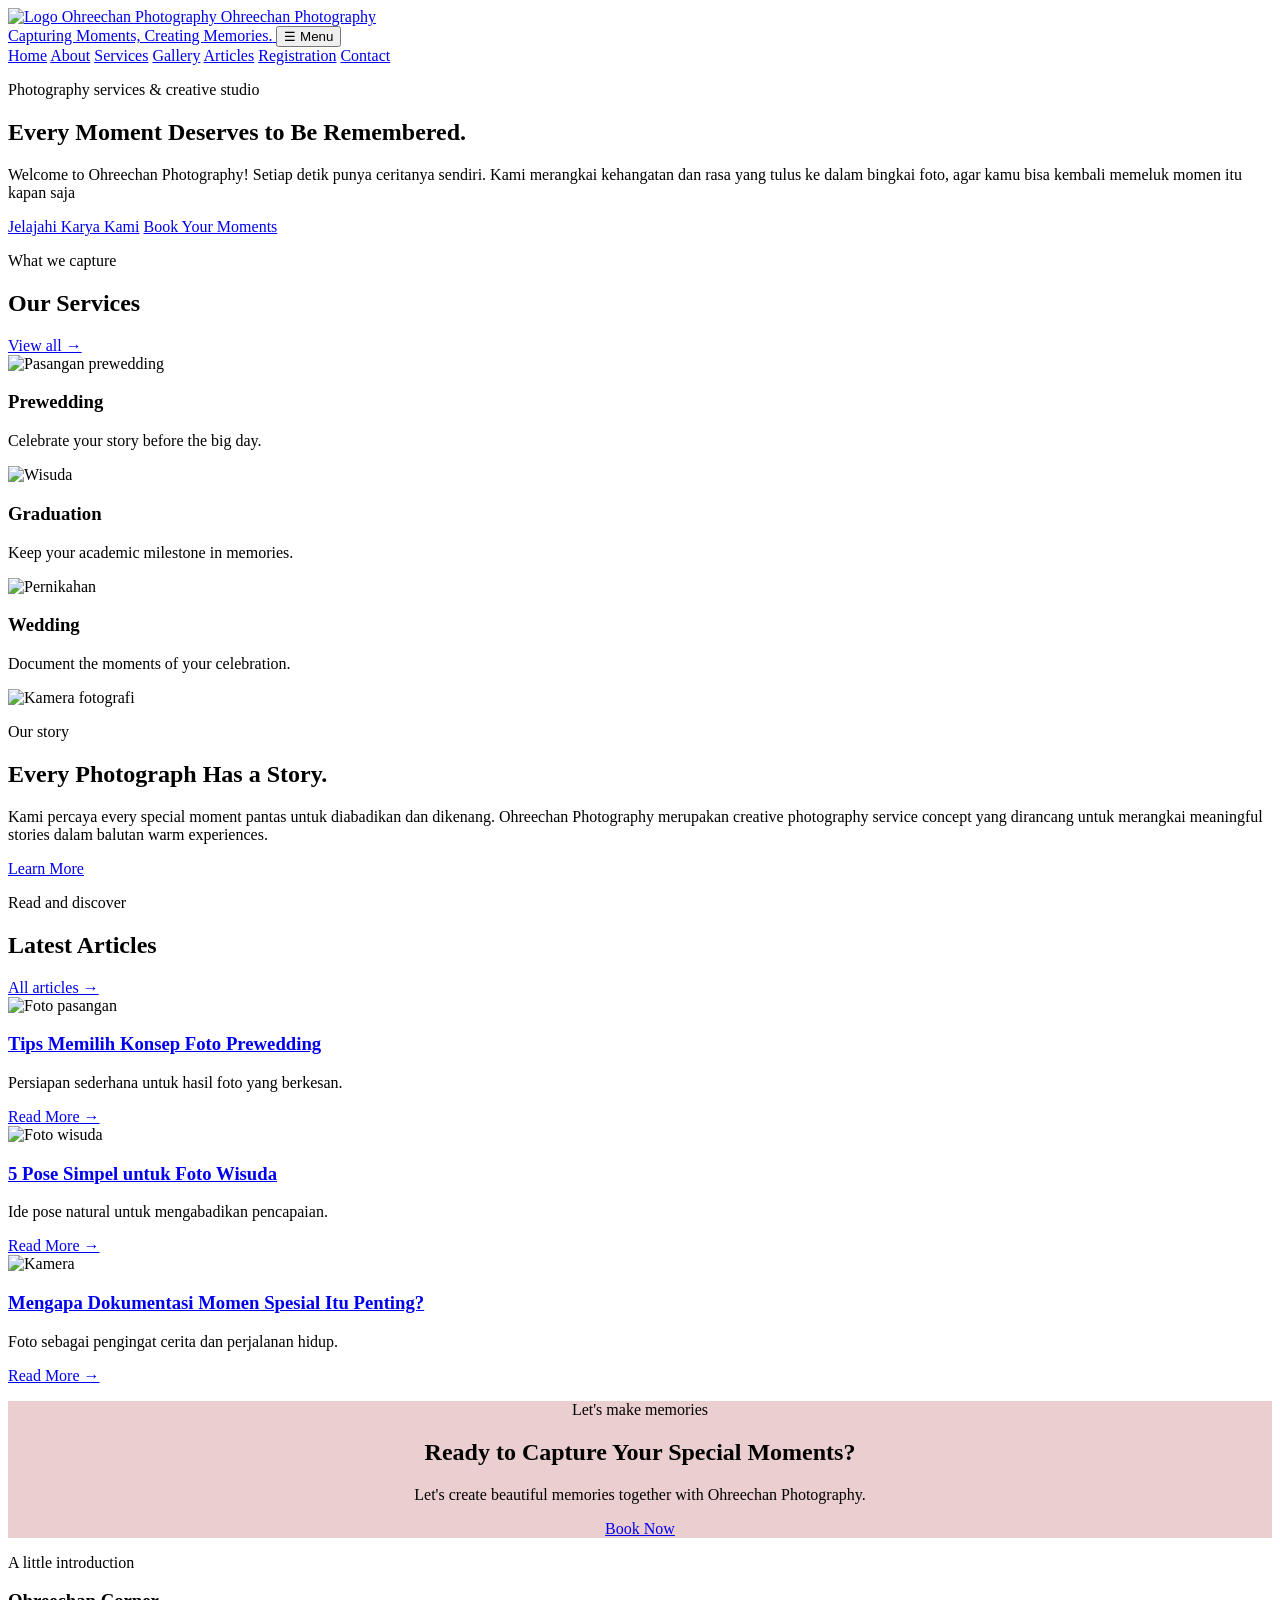
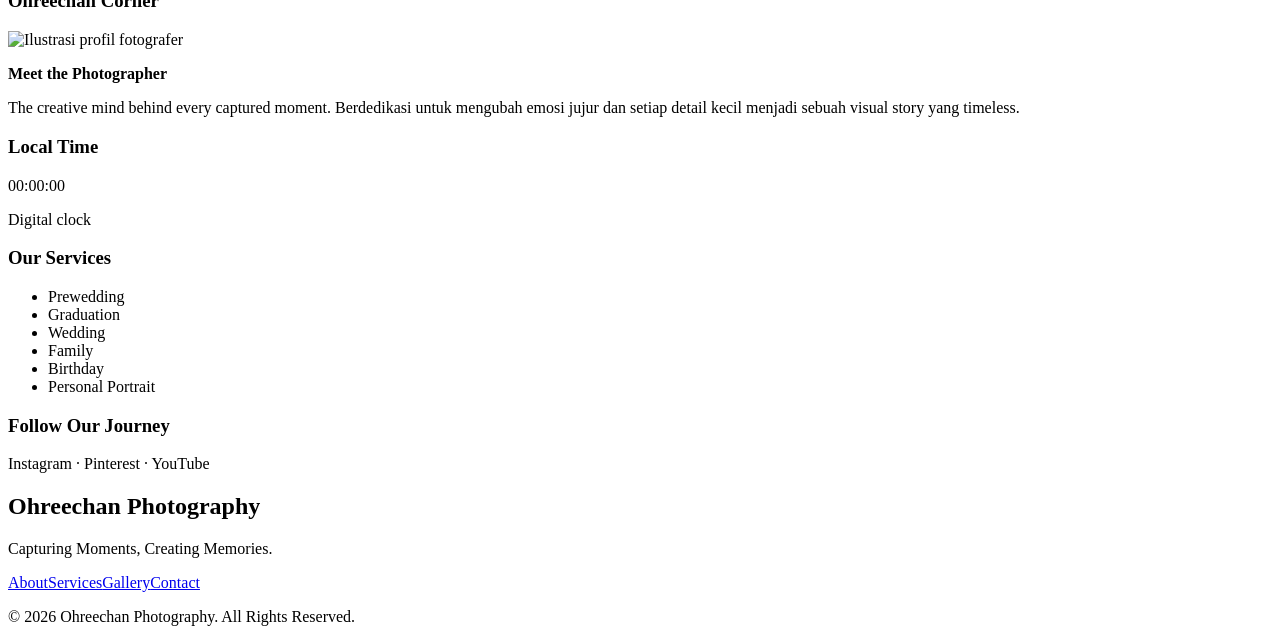
==== index.html @ a06f6612 "Create index.html" ====
<!DOCTYPE html>
<html lang="id">
<head>
<meta charset="UTF-8">
<meta name="viewport" content="width=device-width, initial-scale=1.0">
<meta name="description" content="Ohreechan Photography — photography services and creative studio concept.">
<title>Home | Ohreechan Photography</title>
<link rel="icon" type="image/svg+xml" href="images/logofotofg.svg">
<link rel="stylesheet" href="css/style.css">
</head>
<body>

<header class="site-header">
  <a class="brand" href="index.html">
    <img src="images/logofoto.png" alt="Logo Ohreechan Photography">
    <span><span class="brand-name">Ohreechan Photography</span><br><span class="brand-tagline">Capturing Moments, Creating Memories.</span></span>
  </a>
  <button class="menu-toggle" id="menuToggle" aria-label="Buka menu">☰ Menu</button>
</header>

<nav class="site-nav" id="siteNav">
  <a class="active" href="index.html">Home</a>
  <a href="about.html">About</a>
  <a href="services.html">Services</a>
  <a href="gallery.html">Gallery</a>
  <a href="articles.html">Articles</a>
  <a href="registration.html">Registration</a>
  <a href="contact.html">Contact</a>
</nav>

<div class="page-wrap">
<main>
<section class="panel hero">
 <div class="hero-inner">
  <p class="eyebrow">Photography services & creative studio</p>
  <h1>Every Moment Deserves to Be Remembered.</h1>
  <p>Welcome to Ohreechan Photography! Setiap detik punya ceritanya sendiri. Kami merangkai kehangatan dan rasa yang tulus ke dalam bingkai foto, agar kamu bisa kembali memeluk momen itu kapan saja</p>
  <a class="button" href="gallery.html">Jelajahi Karya Kami</a>
  <a class="button secondary" href="registration.html">Book Your Moments</a>
 </div>
</section>

<section class="panel">
 <div class="section-heading">
  <div><p class="eyebrow">What we capture</p><h2>Our Services</h2></div>
  <a class="card-link" href="services.html">View all →</a>
 </div>
 <div class="cards">
  <article class="card"><img src="images/prewedding5.jpg" alt="Pasangan prewedding"><div class="card-body"><h3>Prewedding</h3><p>Celebrate your story before the big day.</p></div></article>
  <article class="card"><img src="images/graduation1.jpg" alt="Wisuda"><div class="card-body"><h3>Graduation</h3><p>Keep your academic milestone in memories.</p></div></article>
  <article class="card"><img src="images/wedding1.jpg" alt="Pernikahan"><div class="card-body"><h3>Wedding</h3><p>Document the moments of your celebration.</p></div></article>
 </div>
</section>

<section class="panel split">
 <img src="images/fg.jpg" alt="Kamera fotografi">
 <div>
  <p class="eyebrow">Our story</p>
  <h2>Every Photograph Has a Story.</h2>
  <p>Kami percaya every special moment pantas untuk diabadikan dan dikenang. Ohreechan Photography merupakan creative photography service concept yang dirancang untuk merangkai meaningful stories dalam balutan warm experiences.</p>
  <a class="button" href="about.html">Learn More</a>
 </div>
</section>

<section class="panel">
 <div class="section-heading">
  <div><p class="eyebrow">Read and discover</p><h2>Latest Articles</h2></div>
  <a class="card-link" href="articles.html">All articles →</a>
 </div>
 <div class="cards">
  <article class="card"><img src="images/wedding1.jpg" alt="Foto pasangan"><div class="card-body"><h3><a href="article-prewedding.html">Tips Memilih Konsep Foto Prewedding</a></h3><p>Persiapan sederhana untuk hasil foto yang berkesan.</p><a class="card-link" href="article-prewedding.html">Read More →</a></div></article>
  <article class="card"><img src="images/graduation2.jpg" alt="Foto wisuda"><div class="card-body"><h3><a href="article-graduation.html">5 Pose Simpel untuk Foto Wisuda</a></h3><p>Ide pose natural untuk mengabadikan pencapaian.</p><a class="card-link" href="article-graduation.html">Read More →</a></div></article>
  <article class="card"><img src="images/fg2.jpg" alt="Kamera"><div class="card-body"><h3><a href="article-documentation.html">Mengapa Dokumentasi Momen Spesial Itu Penting?</a></h3><p>Foto sebagai pengingat cerita dan perjalanan hidup.</p><a class="card-link" href="article-documentation.html">Read More →</a></div></article>
 </div>
</section>

<section class="panel" style="text-align:center;background:#ebcfd0">
 <p class="eyebrow">Let's make memories</p>
 <h2>Ready to Capture Your Special Moments?</h2>
 <p>Let's create beautiful memories together with Ohreechan Photography.</p>
 <a class="button" href="registration.html">Book Now</a>
</section>
</main>

<aside class="sidebar">
  <section class="panel">
    <p class="eyebrow">A little introduction</p><h3>Ohreechan Corner</h3>
    <img class="profile-icon" src="images/nur.jpeg" alt="Ilustrasi profil fotografer">
    <p><strong>Meet the Photographer</strong></p>
    <p>The creative mind behind every captured moment. Berdedikasi untuk mengubah emosi jujur dan setiap detail kecil menjadi sebuah visual story yang timeless.</p>
  </section>
  <section class="panel"><h3>Local Time</h3><div class="clock" id="clock">00:00:00</div><p class="article-meta">Digital clock</p></section>
  <section class="panel"><h3>Our Services</h3><ul><li>Prewedding</li><li>Graduation</li><li>Wedding</li><li>Family</li><li>Birthday</li><li>Personal Portrait</li></ul></section>
  <section class="panel"><h3>Follow Our Journey</h3><p>Instagram · Pinterest · YouTube</p><p class="article-meta"></p></section>
</aside>

</div>

<footer class="site-footer">
  <h2>Ohreechan Photography</h2>
  <p>Capturing Moments, Creating Memories.</p>
  <p><a href="about.html">About</a><a href="services.html">Services</a><a href="gallery.html">Gallery</a><a href="contact.html">Contact</a></p>
  <p>© 2026 Ohreechan Photography. All Rights Reserved.</p>
</footer>

<script src="js/script.js"></script>
</body>
</html>
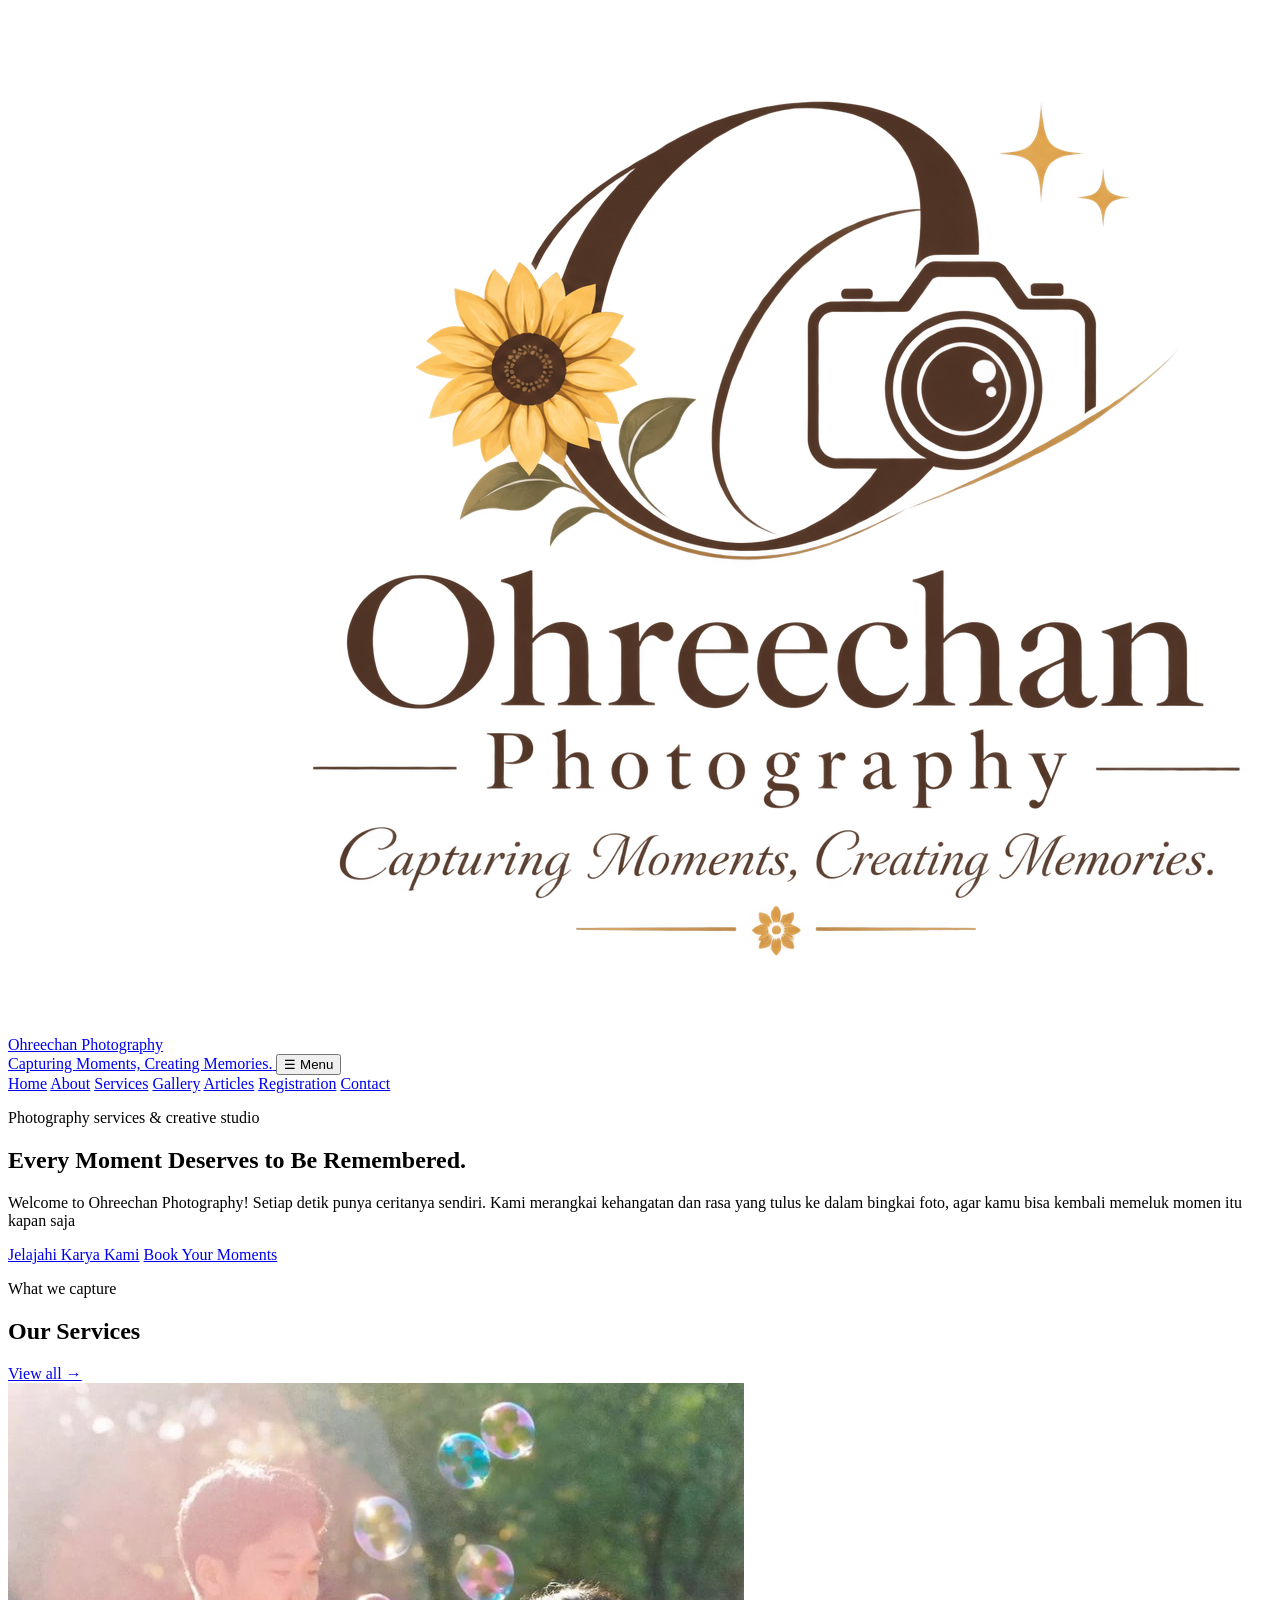
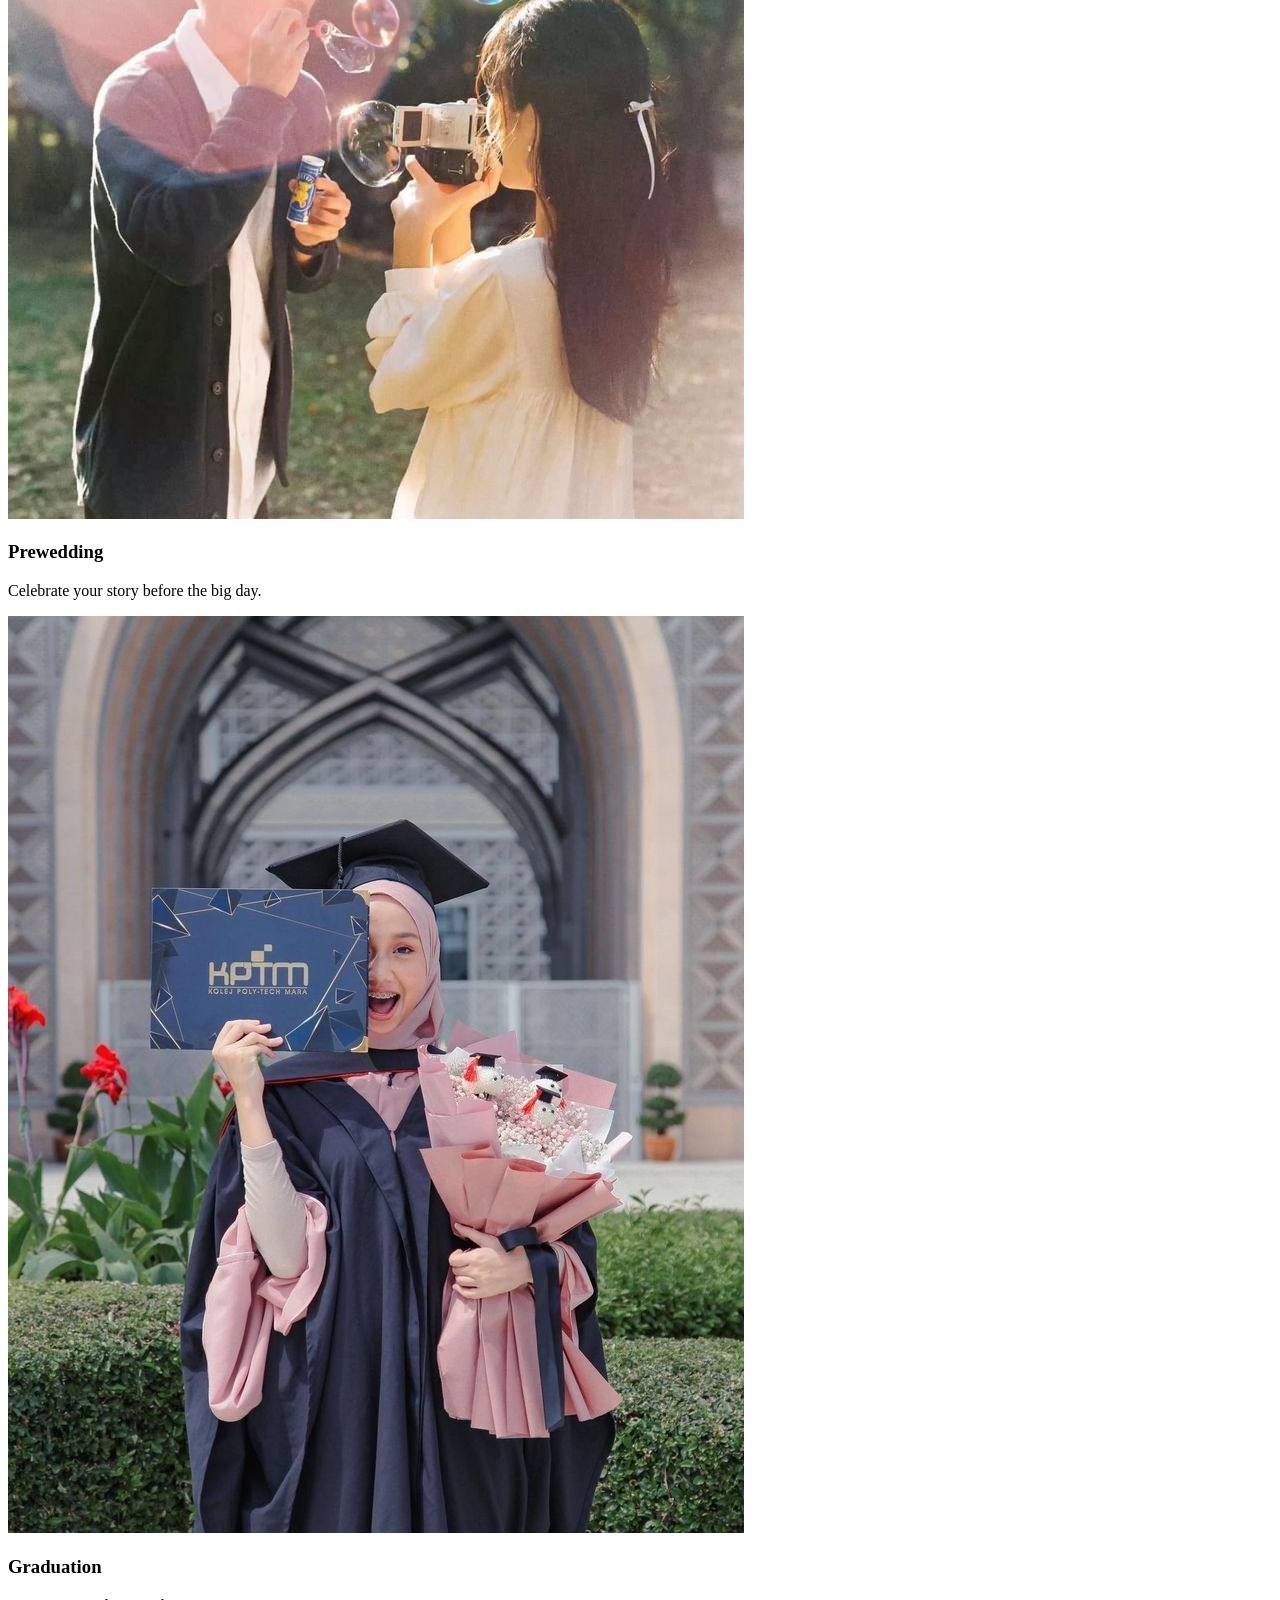
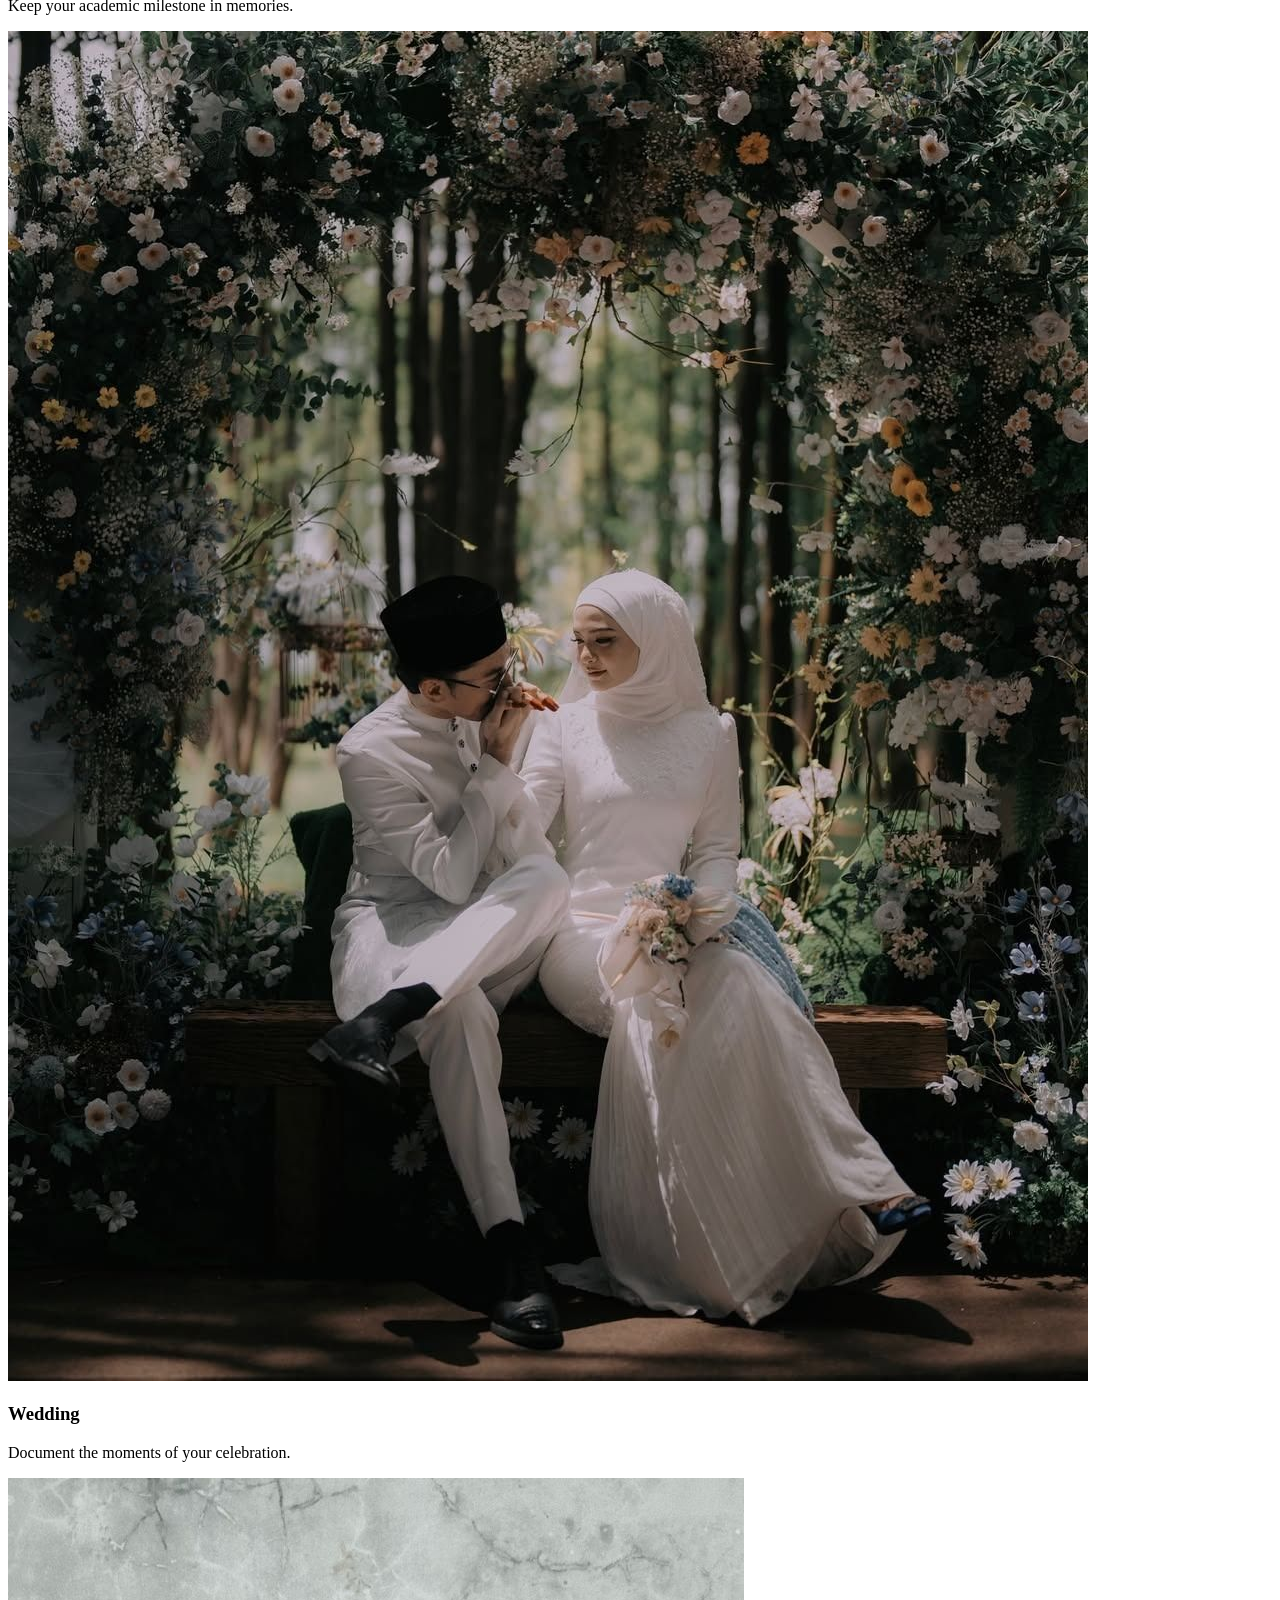
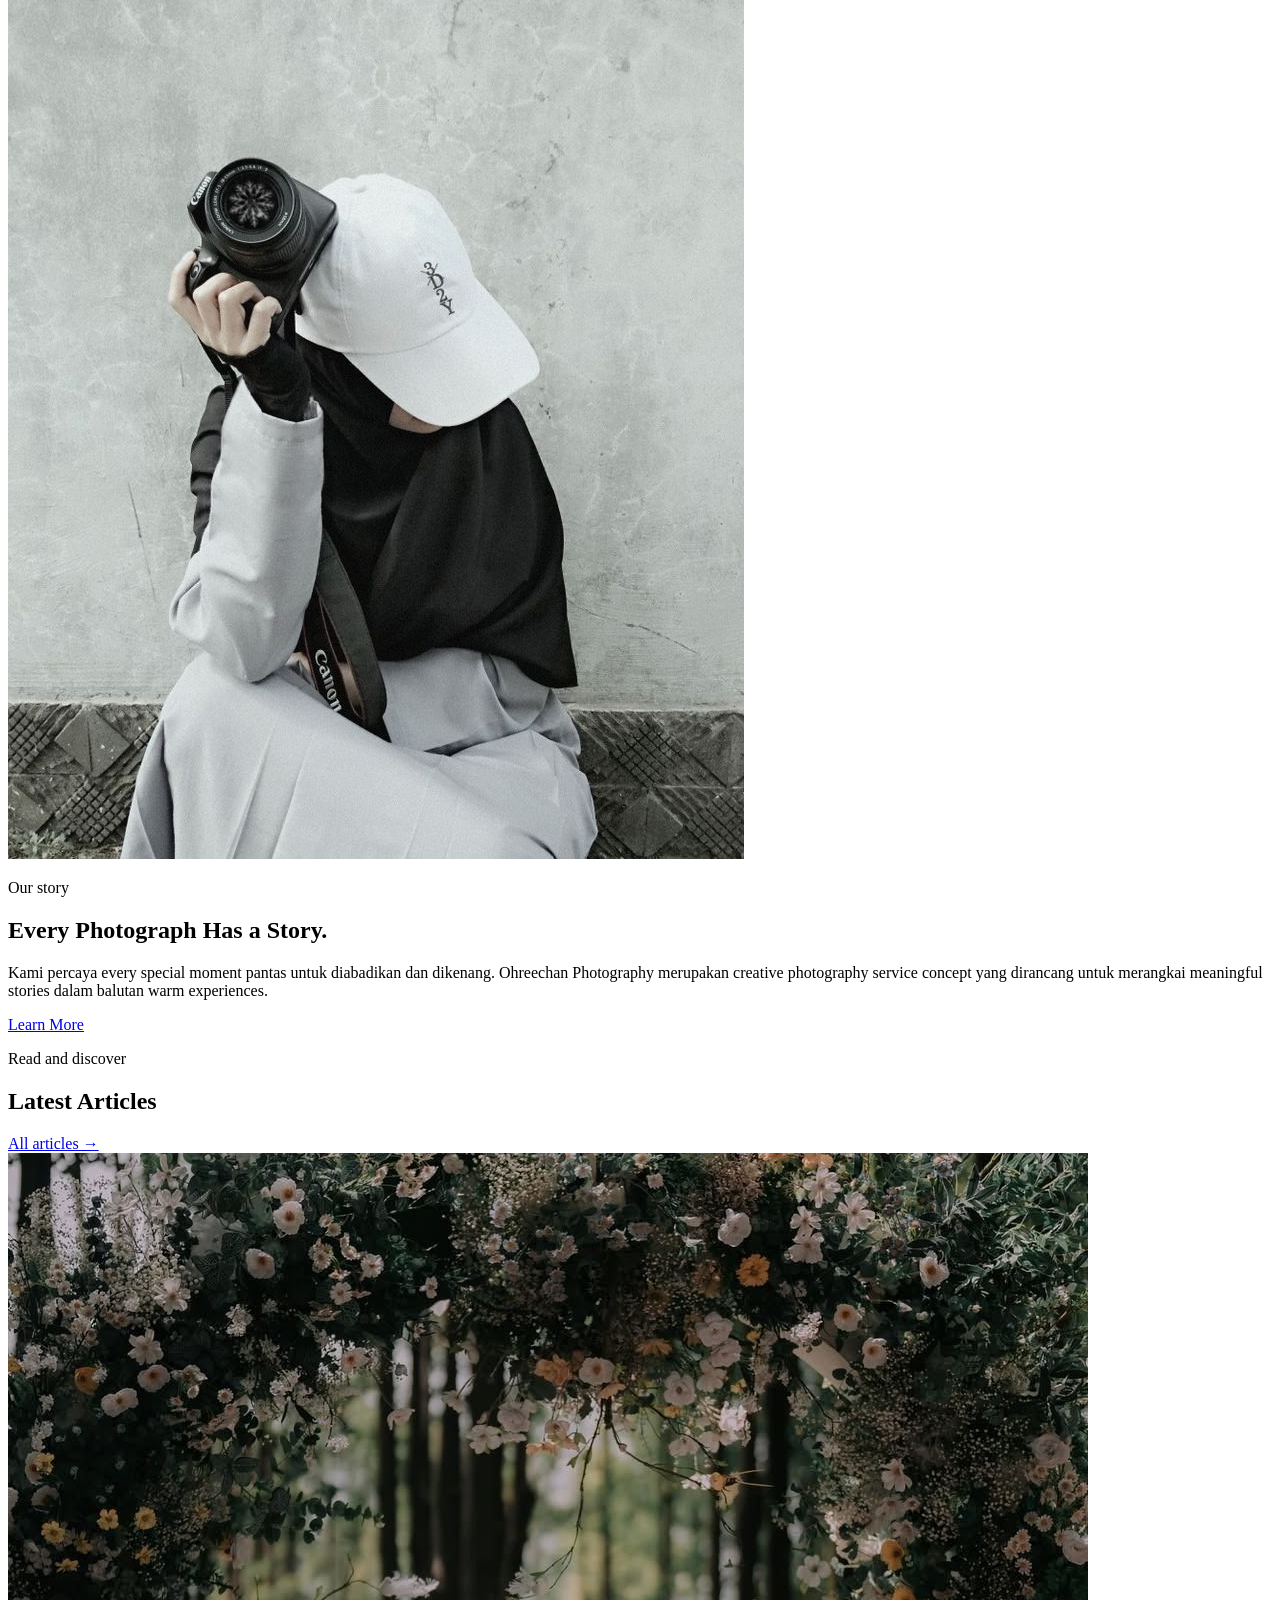
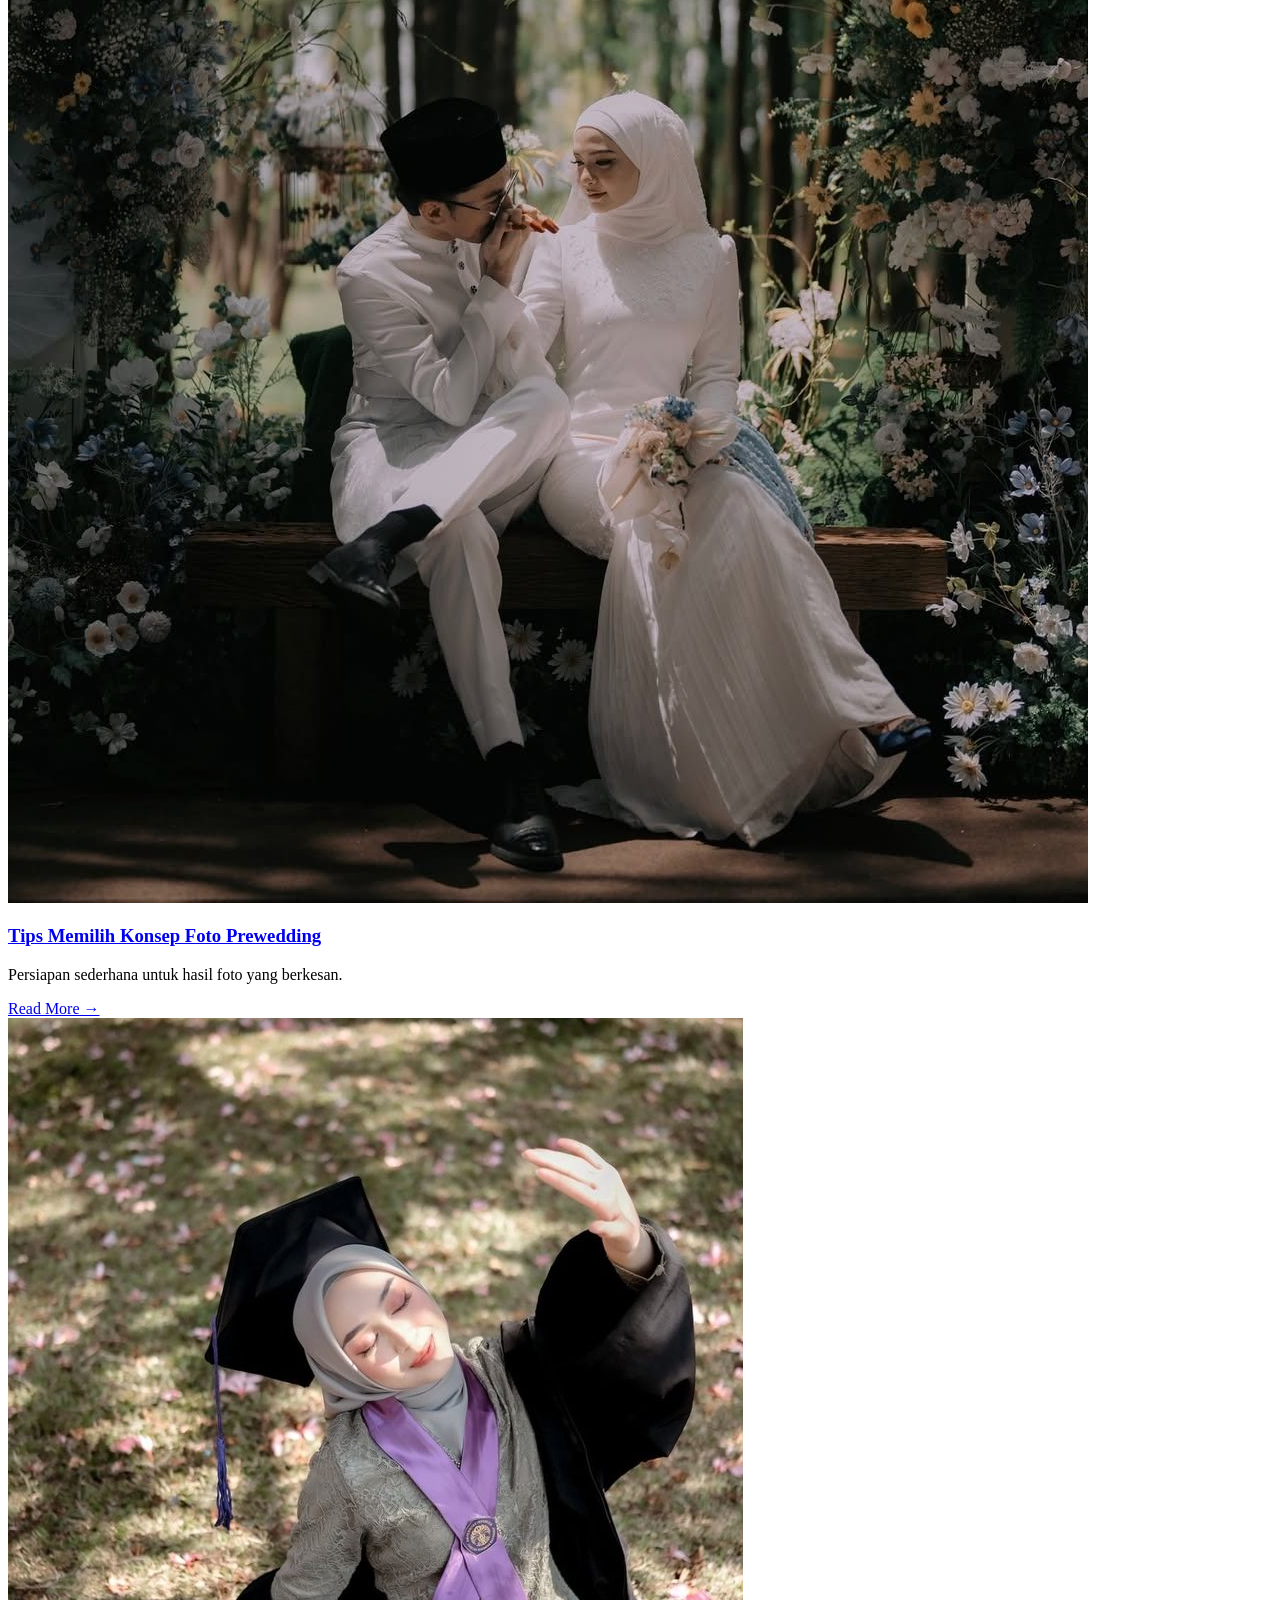
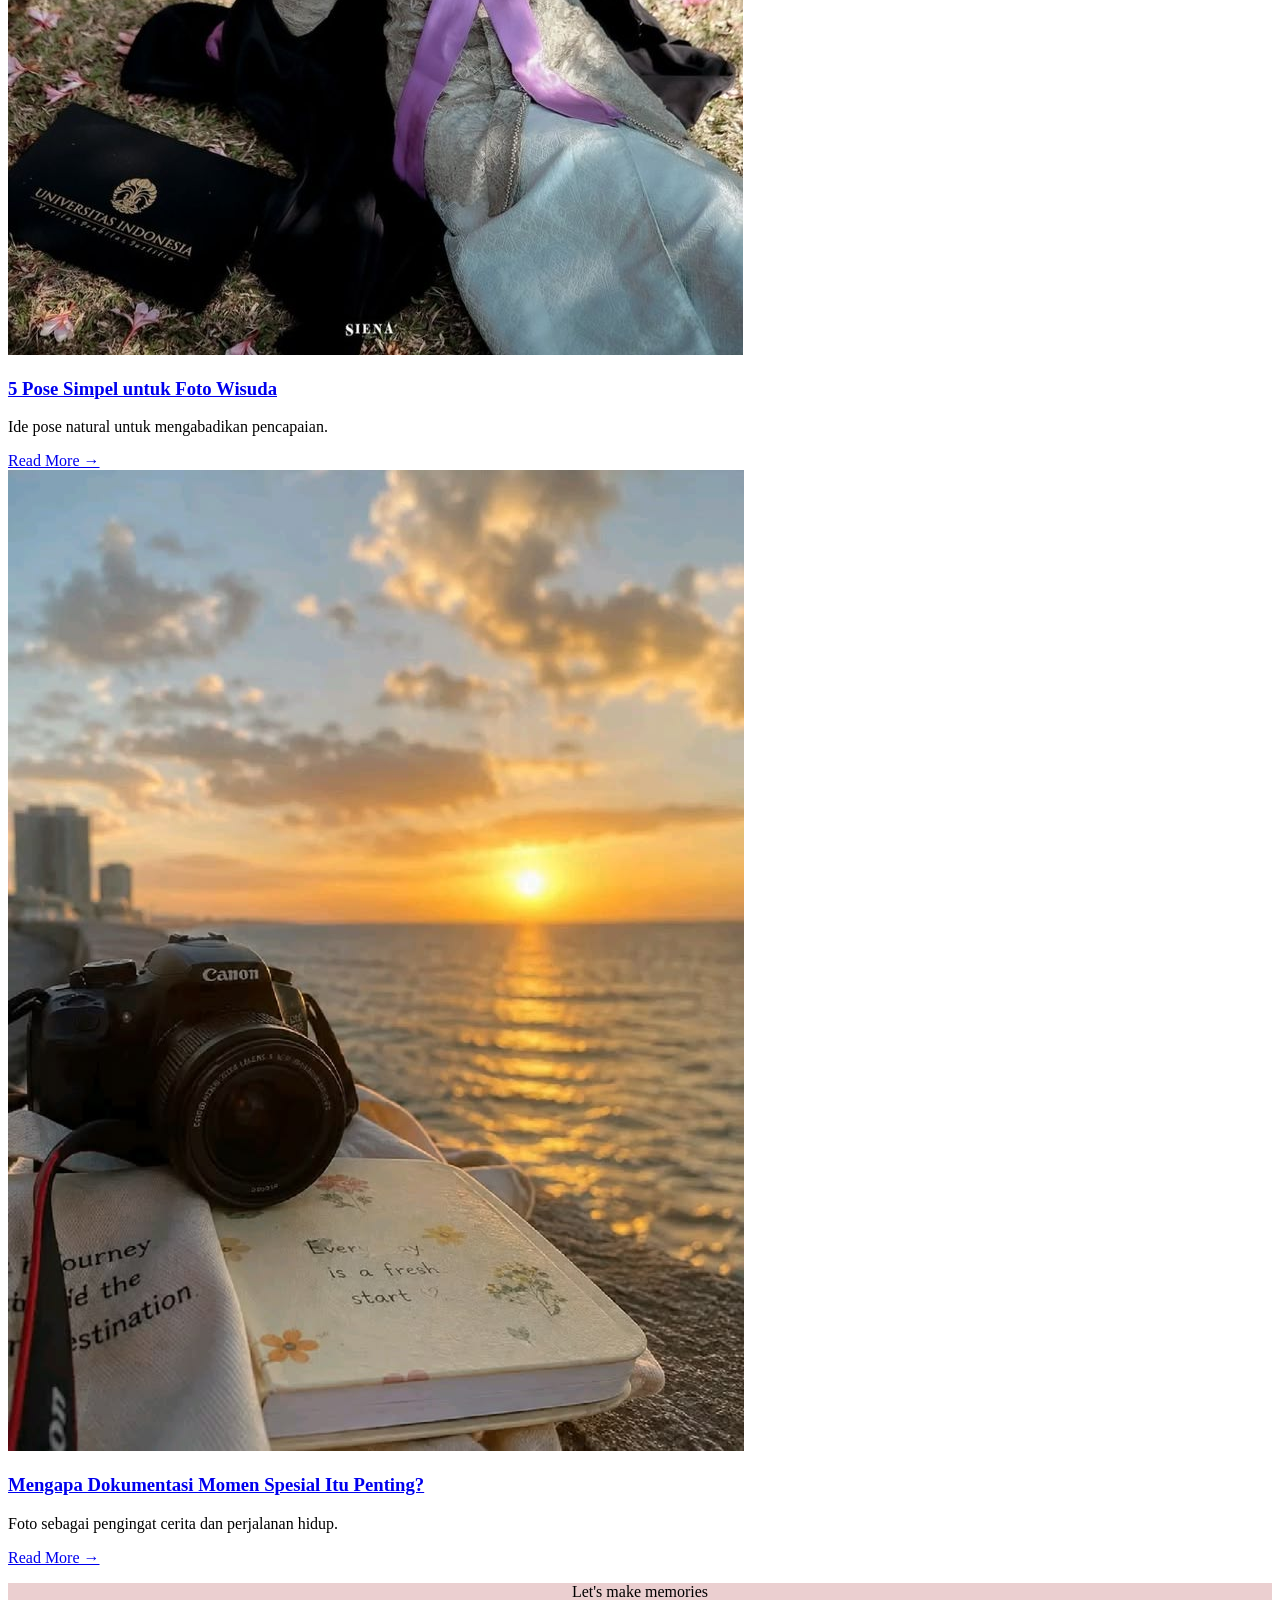
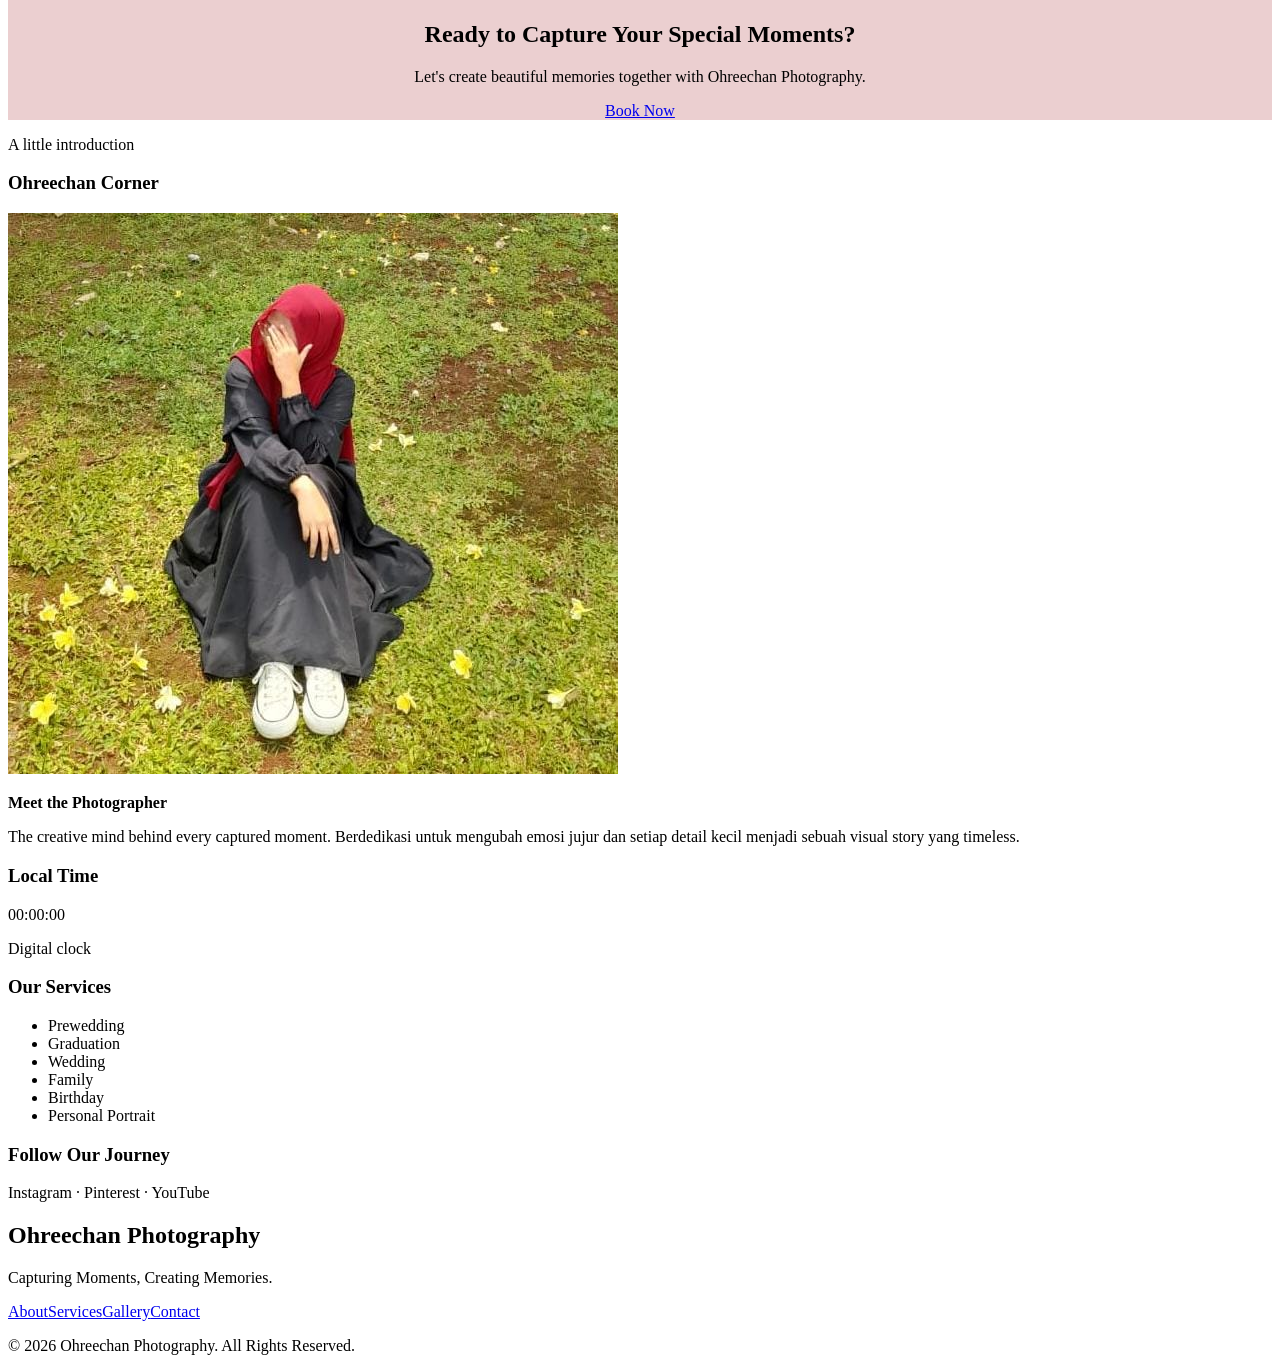
==== commit 802f6ed5: "Add files via upload" ====
--- a/index.html
+++ b/index.html
@@ -105,4 +105,4 @@
 
 <script src="js/script.js"></script>
 </body>
-</html>
+</html>
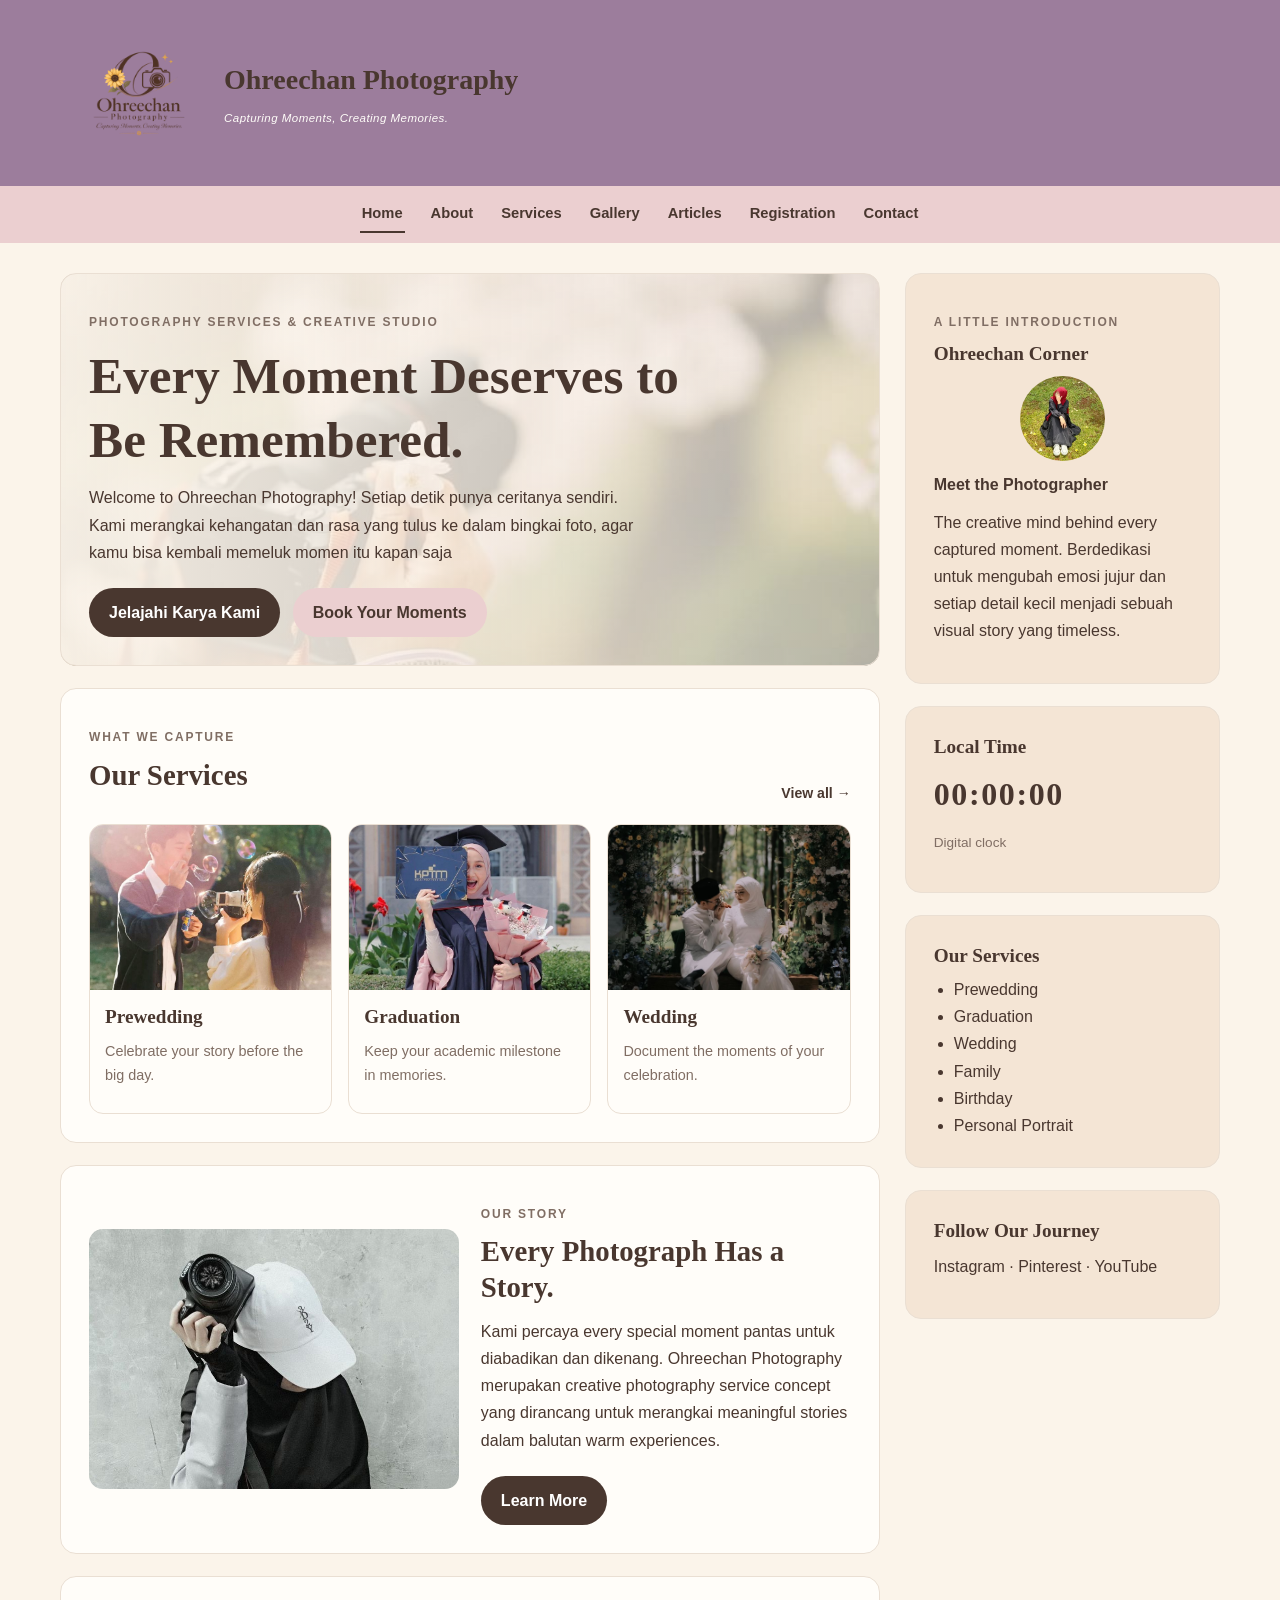
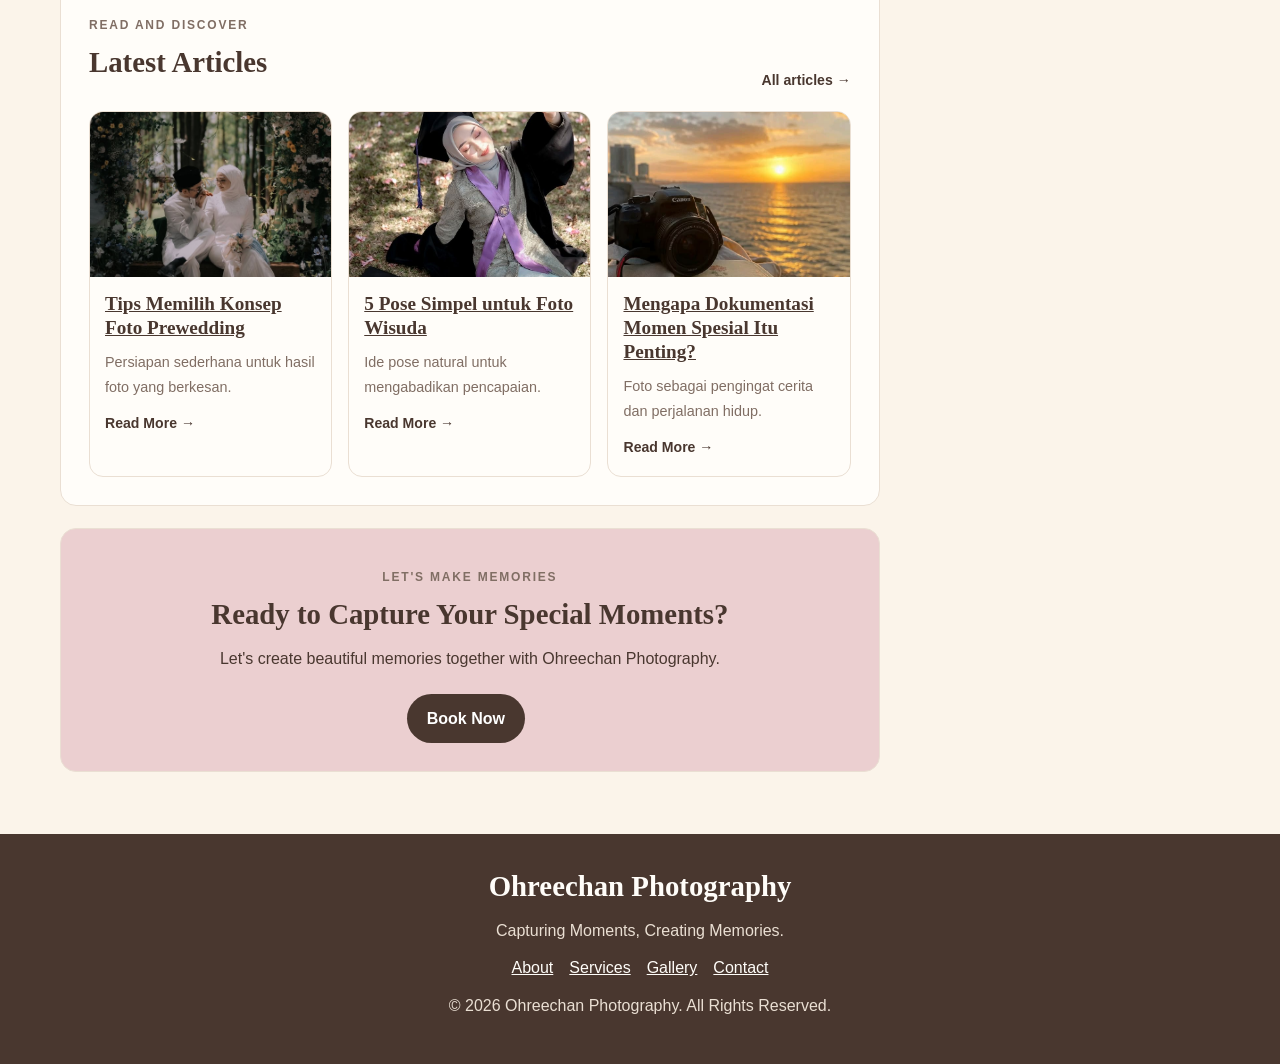
==== commit 02c2dfc8: "Update index.html" ====
--- a/index.html
+++ b/index.html
@@ -6,7 +6,7 @@
 <meta name="description" content="Ohreechan Photography — photography services and creative studio concept.">
 <title>Home | Ohreechan Photography</title>
 <link rel="icon" type="image/svg+xml" href="images/logofotofg.svg">
-<link rel="stylesheet" href="css/style.css">
+<link rel="stylesheet" href="style.css">
 </head>
 <body>
 
@@ -105,4 +105,4 @@
 
 <script src="js/script.js"></script>
 </body>
-</html>+</html>
--- a/style.css
+++ b/style.css
@@ -0,0 +1,549 @@
+/* =========================================
+    1. PENGATURAN DASAR
+========================================= */
+
+* {
+    box-sizing: border-box;
+    margin: 0;
+    padding: 0;
+}
+
+/* Warna utama website */
+:root {
+    --cream: #fbf4ea;
+    --blue: #dcecf5;
+    --pink: #ebcfd0;
+    --brown: #49372f;
+    --gold: #e8b84a;
+    --white: #fffdf9;
+    --muted: #806e64;
+    --line: #eadfd3;
+}
+
+/* Tampilan seluruh halaman */
+body {
+    background: var(--cream);
+    color: var(--brown);
+    font-family: Arial, sans-serif;
+    line-height: 1.7;
+}
+
+/* Pengaturan gambar dan tautan */
+img {
+    max-width: 100%;
+    display: block;
+}
+
+a {
+    color: inherit;
+}
+
+
+/* =========================================
+    2. HEADER DAN LOGO
+========================================= */
+
+.site-header {
+    background: #9c7d9c;
+    padding: 18px 5%;
+    display: flex;
+    align-items: center;
+    justify-content: space-between;
+    gap: 10px;
+}
+
+/* Bagian logo dan nama brand */
+.brand {
+    display: flex;
+    align-items: center;
+    gap: 10px;
+    text-decoration: none;
+}
+
+.brand img {
+    width: 150px;
+    height: 150px;
+    object-fit: contain;
+}
+
+.brand-name {
+    font-family: Georgia, serif;
+    font-size: 1.75rem;
+    font-weight: bold;
+}
+
+.brand-tagline {
+    font-size: 0.72rem;
+    color: var(--white);
+    letter-spacing: 0.04em;
+    font-style: italic;
+}
+
+
+/* =========================================
+    3. NAVIGASI MENU
+========================================= */
+
+.site-nav {
+    background: var(--pink);
+    padding: 10px 5%;
+    display: flex;
+    justify-content: center;
+    flex-wrap: wrap;
+    gap: 8px 24px;
+}
+
+.site-nav a {
+    text-decoration: none;
+    font-size: 0.92rem;
+    font-weight: bold;
+    padding: 5px 2px;
+    border-bottom: 2px solid transparent;
+}
+
+.site-nav a:hover,
+.site-nav a.active {
+    border-color: var(--brown);
+}
+
+.menu-toggle {
+    display: none;
+    border: 1px solid var(--line);
+    background: var(--cream);
+    color: var(--brown);
+    padding: 8px 12px;
+    border-radius: 8px;
+    cursor: pointer;
+}
+
+
+/* =========================================
+    4. LAYOUT UTAMA DAN SIDEBAR
+========================================= */
+
+.page-wrap {
+    max-width: 1200px;
+    margin: 30px auto;
+    padding: 0 20px;
+    display: grid;
+    grid-template-columns: minmax(0, 2.6fr) minmax(230px, 1fr);
+    gap: 25px;
+}
+
+main {
+    min-width: 0;
+}
+
+.panel {
+    background: var(--white);
+    padding: 28px;
+    border-radius: 16px;
+    margin-bottom: 22px;
+    border: 1px solid var(--line);
+}
+
+.sidebar .panel {
+    background: #f4e5d5;
+}
+
+.sidebar ul {
+    padding-left: 20px;
+}
+
+
+/* =========================================
+    5. JUDUL DAN PARAGRAF
+========================================= */
+
+h1,
+h2,
+h3 {
+    font-family: Georgia, serif;
+    line-height: 1.25;
+}
+
+h1 {
+    font-size: clamp(2rem, 4vw, 3.3rem);
+}
+
+h2 {
+    font-size: 1.8rem;
+    margin-bottom: 12px;
+}
+
+h3 {
+    font-size: 1.2rem;
+    margin-bottom: 8px;
+}
+
+p {
+    margin: 10px 0;
+}
+
+.eyebrow {
+    color: var(--muted);
+    text-transform: uppercase;
+    letter-spacing: 0.15em;
+    font-size: 0.75rem;
+    font-weight: bold;
+}
+
+
+/* =========================================
+    6. HERO SECTION
+========================================= */
+
+.hero {
+    min-height: 390px;
+    display: flex;
+    align-items: center;
+    background:
+        linear-gradient(
+            90deg,
+            rgba(251, 244, 234, 0.96),
+            rgba(251, 244, 234, 0.65)
+        ),
+        url('../images/herobgfg.jpg') center / cover no-repeat;
+}
+
+.hero-inner {
+    max-width: 650px;
+}
+
+.hero h1 {
+    margin: 12px 0;
+}
+
+.hero p {
+    max-width: 560px;
+}
+
+
+/* =========================================
+    7. TOMBOL
+========================================= */
+
+.button,
+button {
+    display: inline-block;
+    background: var(--brown);
+    color: white;
+    border: 0;
+    border-radius: 30px;
+    padding: 11px 20px;
+    margin: 12px 8px 0 0;
+    text-decoration: none;
+    cursor: pointer;
+    font-weight: bold;
+}
+
+.button.secondary {
+    background: var(--pink);
+    color: var(--brown);
+}
+
+
+/* =========================================
+    8. KARTU LAYANAN DAN ARTIKEL
+========================================= */
+
+.section-heading {
+    display: flex;
+    justify-content: space-between;
+    align-items: end;
+    gap: 15px;
+    margin-bottom: 18px;
+}
+
+.cards {
+    display: grid;
+    grid-template-columns: repeat(3, 1fr);
+    gap: 16px;
+}
+
+.card {
+    background: var(--white);
+    border: 1px solid var(--line);
+    border-radius: 14px;
+    overflow: hidden;
+}
+
+.card img {
+    width: 100%;
+    height: 165px;
+    object-fit: cover;
+}
+
+.card-body {
+    padding: 15px;
+}
+
+.card-body p {
+    font-size: 0.9rem;
+    color: var(--muted);
+}
+
+.card-link {
+    font-weight: bold;
+    font-size: 0.88rem;
+    text-decoration: none;
+}
+
+
+/* =========================================
+    9. BAGIAN ABOUT
+========================================= */
+
+.split {
+    display: grid;
+    grid-template-columns: 1fr 1fr;
+    gap: 22px;
+    align-items: center;
+}
+
+.split img {
+    width: 100%;
+    height: 260px;
+    object-fit: cover;
+    border-radius: 14px;
+}
+
+
+/* =========================================
+    10. SIDEBAR DAN PROFIL
+========================================= */
+
+.clock {
+    font-family: Georgia, serif;
+    font-size: 2rem;
+    font-weight: bold;
+    letter-spacing: 0.05em;
+}
+
+.profile-icon {
+    width: 85px;
+    height: 85px;
+    object-fit: cover;
+    border-radius: 50%;
+    margin: 10px auto;
+}
+
+
+/* =========================================
+    11. HALAMAN ARTIKEL
+========================================= */
+
+.article-meta {
+    color: var(--muted);
+    font-size: 0.85rem;
+}
+
+.article-image {
+    width: 100%;
+    max-height: 390px;
+    object-fit: cover;
+    border-radius: 14px;
+    margin: 18px 0;
+}
+
+
+/* =========================================
+    12. GALERI FOTO
+========================================= */
+
+.gallery-grid {
+    display: grid;
+    grid-template-columns: repeat(3, 1fr);
+    gap: 12px;
+}
+
+.gallery-grid img {
+    height: 190px;
+    width: 100%;
+    object-fit: cover;
+    border-radius: 12px;
+    cursor: pointer;
+}
+
+/* Perbaikan untuk Tombol Kategori Galeri */
+.filter-buttons {
+    display: flex;
+    flex-wrap: wrap;
+    gap: 8px;
+    margin: 15px 0 20px;
+    align-items: center;
+}
+
+.filter-buttons button,
+.filter-buttons .button {
+    margin: 0;
+    background: var(--blue);
+    color: var(--brown);
+    border: none;
+    padding: 8px 16px;
+    border-radius: 20px;
+    font-size: 0.85rem;
+    cursor: pointer;
+    font-weight: bold;
+    display: inline-block;
+}
+
+.filter-buttons button.selected,
+.filter-buttons .button.selected {
+    background: var(--brown);
+    color: white;
+}
+.hidden {
+    display: none !important;
+}
+
+/* =========================================
+    13. FORMULIR
+========================================= */
+
+form {
+    display: grid;
+    gap: 14px;
+}
+
+.form-row {
+    display: grid;
+    grid-template-columns: 1fr 1fr;
+    gap: 14px;
+}
+
+label {
+    display: block;
+    font-weight: bold;
+    font-size: 0.9rem;
+    margin-bottom: 5px;
+}
+
+input,
+select,
+textarea {
+    width: 100%;
+    padding: 12px;
+    border: 1px solid #d9cabe;
+    border-radius: 8px;
+    font: inherit;
+    background: white;
+    color: var(--brown);
+}
+
+textarea {
+    min-height: 120px;
+    resize: vertical;
+}
+
+
+/* =========================================
+    14. TABEL PAKET
+========================================= */
+
+.table-wrap {
+    overflow-x: auto;
+}
+
+table {
+    border-collapse: collapse;
+    width: 100%;
+    background: white;
+}
+
+th,
+td {
+    border: 1px solid var(--line);
+    padding: 12px;
+    text-align: left;
+}
+
+th {
+    background: var(--pink);
+}
+
+
+/* =========================================
+    15. FOOTER
+========================================= */
+
+.site-footer {
+    background: var(--brown);
+    color: var(--white);
+    padding: 35px 5%;
+    text-align: center;
+    margin-top: 40px;
+}
+
+.site-footer a {
+    color: var(--white);
+    margin: 0 8px;
+}
+
+.site-footer p {
+    color: #eadfd3;
+}
+
+
+/* =========================================
+    16. RESPONSIVE TABLET & HP
+========================================= */
+
+@media (max-width: 850px) {
+    .page-wrap {
+        grid-template-columns: 1fr;
+    }
+
+    .cards {
+        grid-template-columns: repeat(2, 1fr);
+    }
+}
+
+@media (max-width: 600px) {
+    .site-header {
+        padding: 12px 4%;
+    }
+
+    .brand-name {
+        font-size: 1.1rem;
+    }
+
+    .brand img {
+        width: 110px;
+        height: auto;
+    }
+
+    .menu-toggle {
+        display: block;
+    }
+
+    .site-nav {
+        display: none;
+        flex-direction: column;
+        align-items: center;
+    }
+
+    .site-nav.open {
+        display: flex;
+    }
+
+    .cards,
+    .gallery-grid,
+    .split,
+    .form-row {
+        grid-template-columns: 1fr;
+    }
+
+    .panel {
+        padding: 20px;
+    }
+
+    .hero {
+        min-height: 330px;
+    }
+
+    .gallery-grid img {
+        height: 230px;
+    }
+  
+}
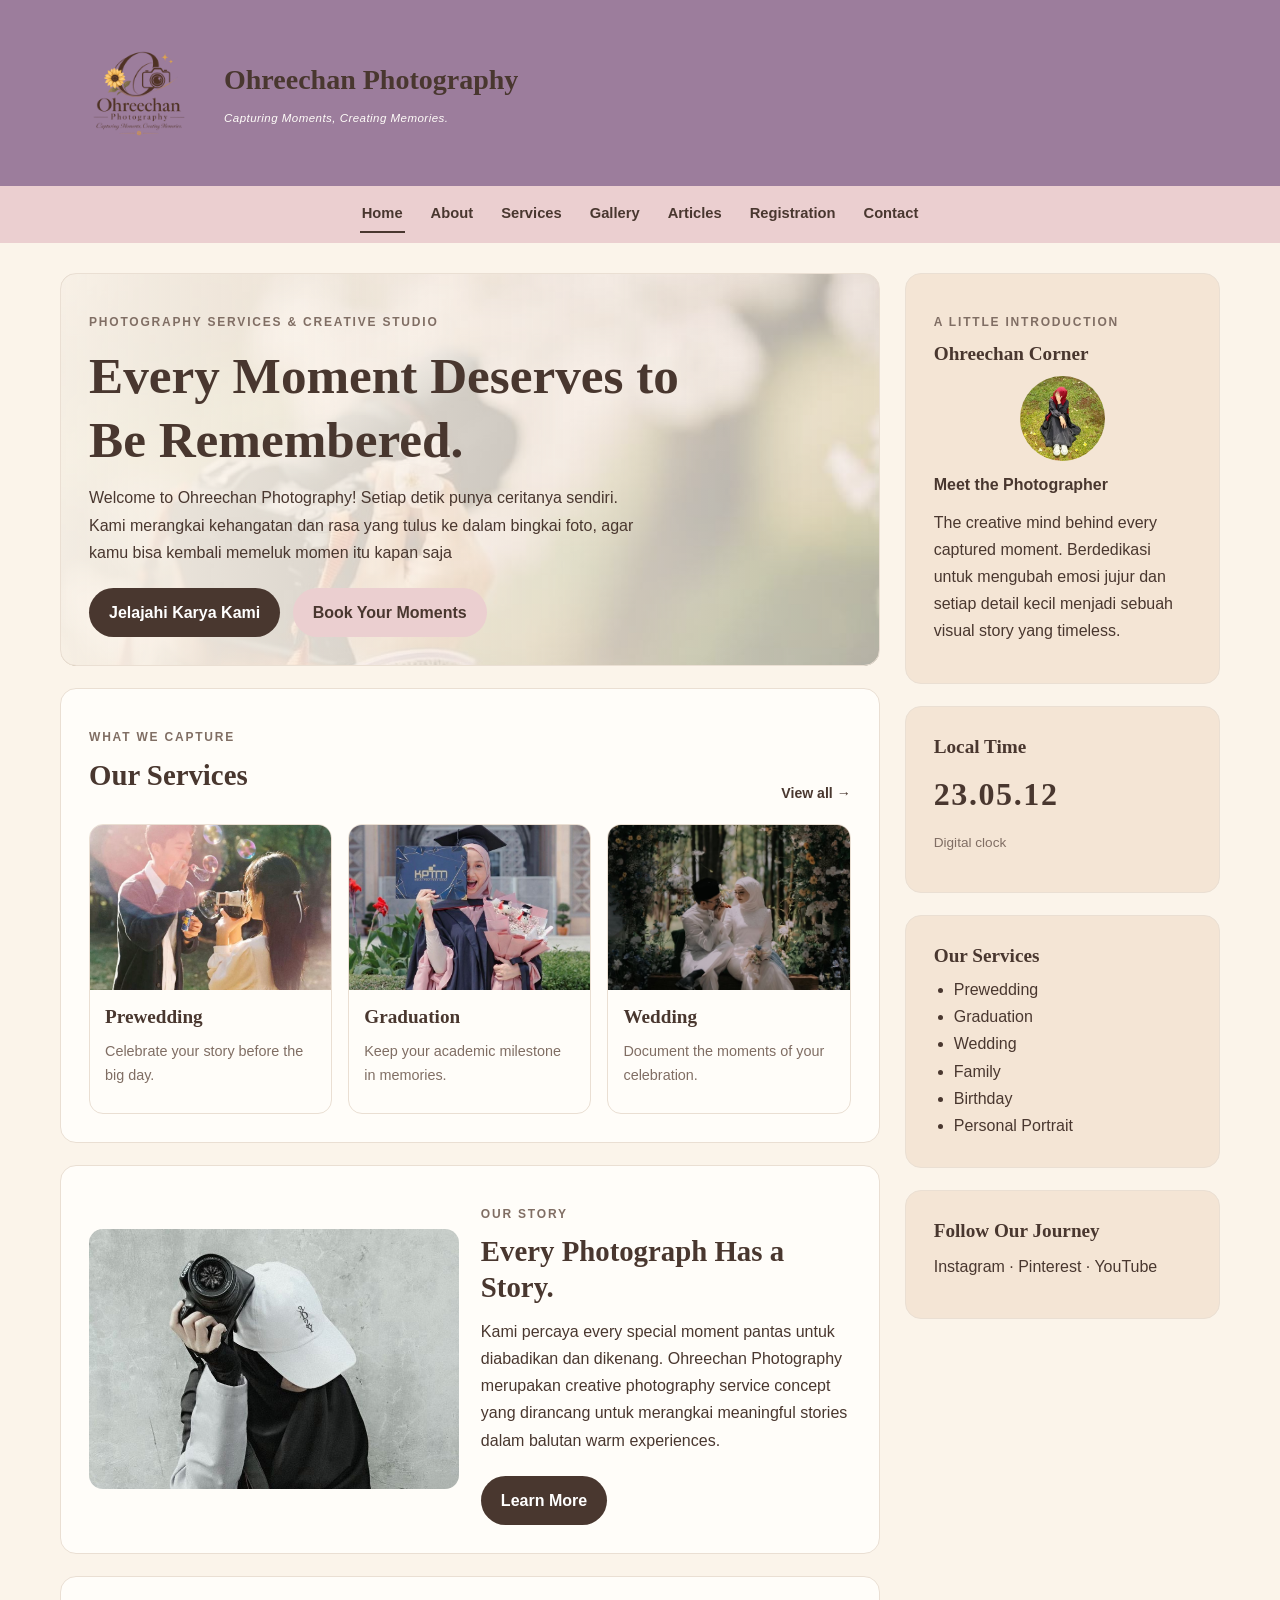
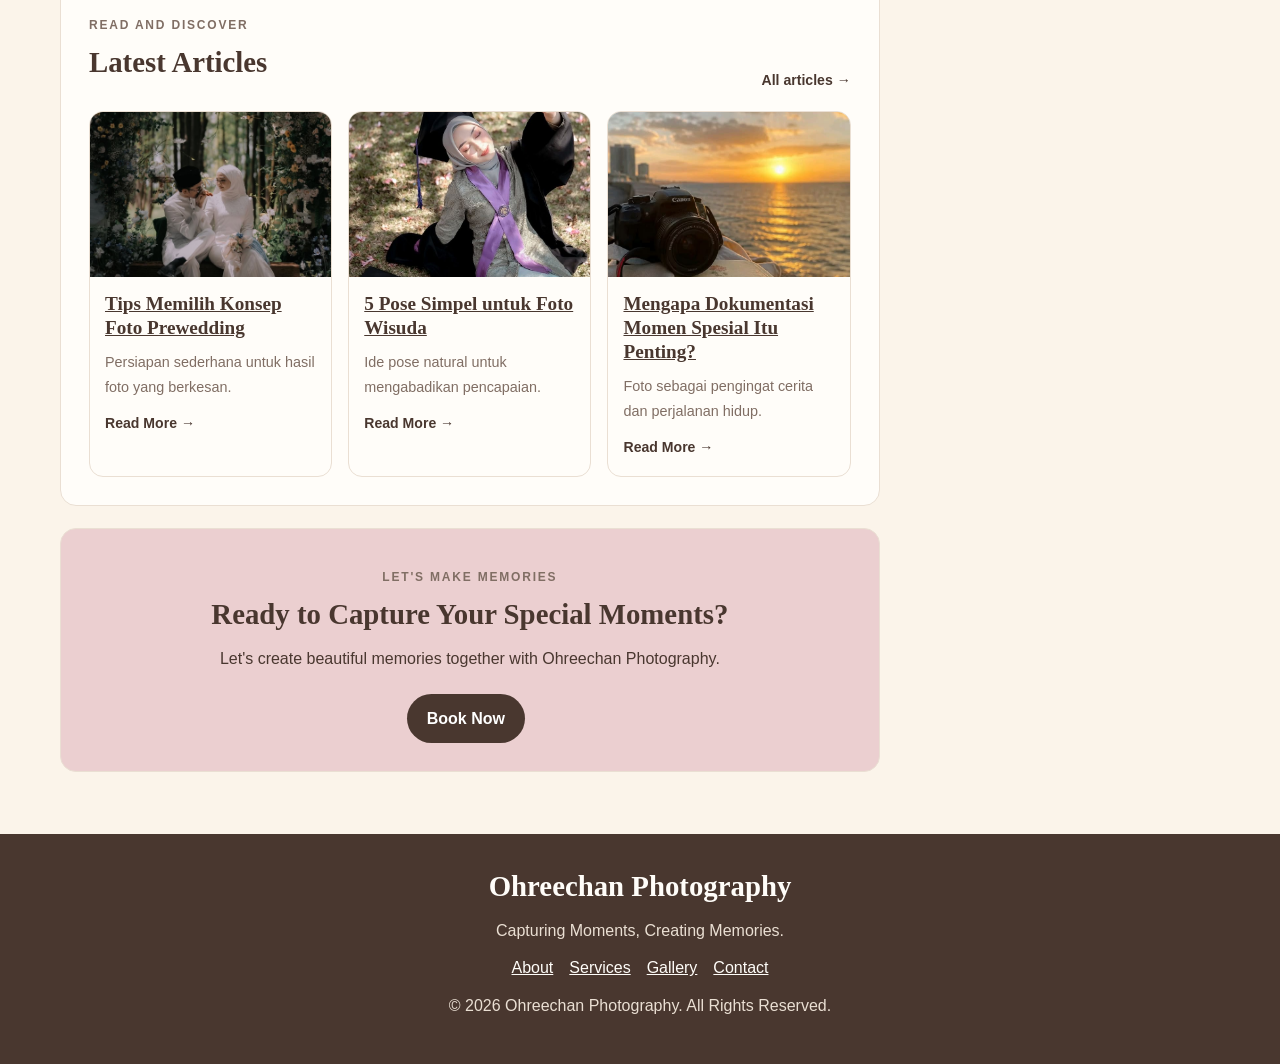
==== commit 55789e61: "Update index.html" ====
--- a/index.html
+++ b/index.html
@@ -103,6 +103,6 @@
   <p>© 2026 Ohreechan Photography. All Rights Reserved.</p>
 </footer>
 
-<script src="js/script.js"></script>
+<script src="script.js"></script>
 </body>
 </html>
